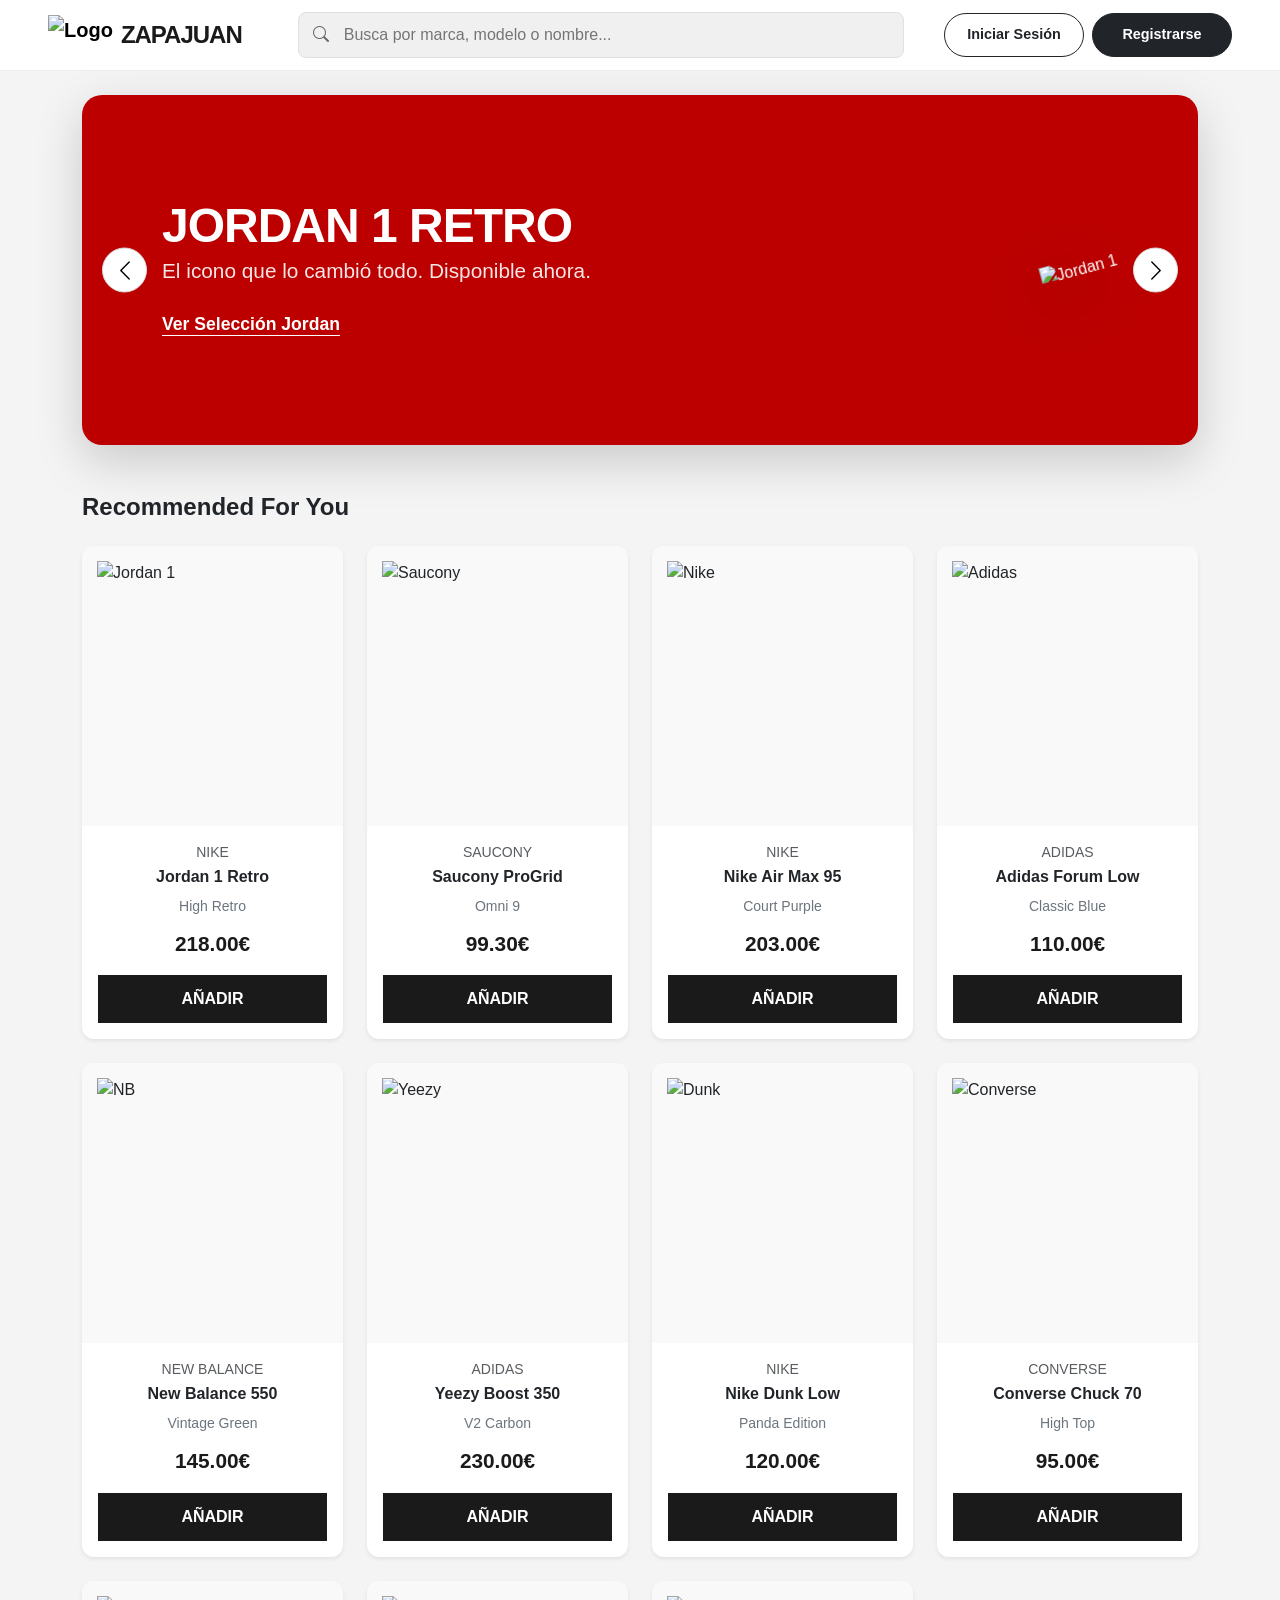
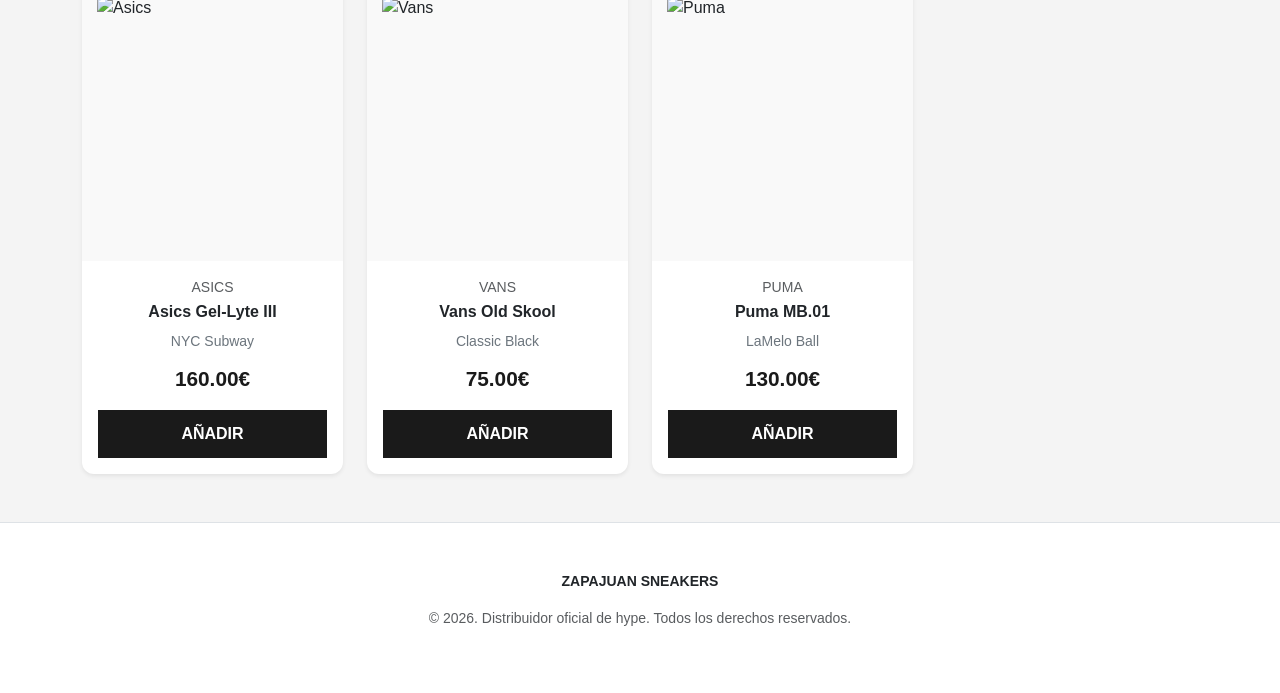
==== src/main/resources/templates/html/index.html @ 1215c229 "subiendo TFG" ====
<!DOCTYPE html>
<html lang="es" xmlns:th="http://www.thymeleaf.org">
<head>
    <meta charset="UTF-8">
    <meta name="viewport" content="width=device-width, initial-scale=1.0">
    <link href="https://cdn.jsdelivr.net/npm/bootstrap@5.3.0/dist/css/bootstrap.min.css" rel="stylesheet">
    <link rel="stylesheet" href="https://cdn.jsdelivr.net/npm/bootstrap-icons@1.11.0/font/bootstrap-icons.css">
    <link rel="stylesheet" th:href="@{/css/index.css}">
    <title>ZapaJuan | Tienda de zapatillas</title>
    <style>
        :root { 
            --main-dark: #1a1a1a; 
            --stockx-green: #006341; 
        }
        body { font-family: 'Inter', sans-serif; background-color: #f4f4f4; }
        
        /* --- NAVBAR --- */
        .custom-navbar { background: white; padding: 10px 0; border-bottom: 1px solid #eee; }
        .brand-text { letter-spacing: -1px; font-size: 1.5rem; color: var(--main-dark); text-decoration: none; }
        .search-container { position: relative; flex-grow: 1; margin: 0 40px; max-width: 900px; }
        .search-input {
            width: 100%; background-color: #f0f0f0; border: 1px solid #e0e0e0;
            border-radius: 8px; padding: 10px 15px 10px 45px; outline: none; transition: 0.2s;
        }
        .search-input:focus { background-color: #fff; border-color: #ccc; }
        .search-icon { position: absolute; left: 15px; top: 50%; transform: translateY(-50%); color: #666; }
        .btn-nav { width: 140px; padding: 10px 0; font-weight: bold; border-radius: 50px; font-size: 0.9rem; transition: 0.3s; }
        
        /* --- CARRUSEL PERSONALIZADO --- */
        .carousel-inner { border-radius: 20px; }
        .carousel-item { min-height: 350px; transition: transform 0.6s ease-in-out; }
        .promo-banner {
            display: flex; align-items: center; justify-content: space-between;
            padding: 40px 80px; color: white; height: 350px;
        }
        .promo-content h2 { font-size: 3rem; font-weight: 900; margin-bottom: 5px; line-height: 1; letter-spacing: -1px; text-transform: uppercase; }
        .promo-content p { font-size: 1.3rem; opacity: 0.9; margin-bottom: 25px; }
        .shop-now-link { color: white; text-decoration: underline; font-weight: bold; font-size: 1.1rem; text-underline-offset: 5px; }
        
        .promo-images img {
            max-height: 280px; object-fit: contain;
            filter: drop-shadow(0 15px 30px rgba(0,0,0,0.4));
            transform: rotate(-15deg);
        }

        .carousel-control-prev, .carousel-control-next {
            width: 45px; height: 45px; background: white; border-radius: 50%;
            top: 50%; transform: translateY(-50%); opacity: 1; color: black;
            border: 1px solid #ddd; margin: 0 20px;
        }
        .carousel-control-prev-icon, .carousel-control-next-icon { filter: invert(1); scale: 0.7; }

        /* --- CARDS Y OPTIMIZACIÓN DE IMÁGENES --- */
        .card { border-radius: 12px; transition: all 0.3s ease; border: 1px solid #eee; height: 100%; overflow: hidden; }
        .card:hover { transform: translateY(-10px); box-shadow: 0 20px 40px rgba(0,0,0,0.1) !important; }
        
        .card-img-top { 
            padding: 15px; /* Menos padding = imagen más grande */
            background: #f9f9f9; 
            height: 280px; /* Altura aumentada */
            object-fit: contain; 
            transition: transform 0.4s ease; 
        }
        
        .card:hover .card-img-top { transform: scale(1.1); /* Efecto zoom */ }

        .btn-dark-card {
            background: var(--main-dark); color: white; border-radius: 0;
            text-transform: uppercase; font-weight: bold; padding: 12px; width: 100%; border: none;
        }
        .price-tag { font-size: 1.3rem; color: var(--main-dark); font-weight: 800; margin-top: 10px; }
        .floating-checkout { position: fixed; bottom: 30px; right: 30px; z-index: 1000; }
    </style>
</head>
<body>

    <!-- Navbar con Buscador -->
    <nav class="navbar navbar-expand-lg sticky-top custom-navbar">
        <div class="container-fluid px-lg-5">
            <a class="navbar-brand fw-bold d-flex align-items-center" th:href="@{/}">
                <img th:src="@{/imagenes/logoTienda.png}" alt="Logo" style="height: 40px;">
                <span class="brand-text ms-2">ZAPAJUAN</span>
            </a>
            <div class="search-container d-none d-md-block">
                <i class="bi bi-search search-icon"></i>
                <input type="text" class="search-input" placeholder="Busca por marca, modelo o nombre...">
            </div>
            <div class="d-flex align-items-center">
                <a class="btn btn-outline-dark btn-nav me-2" th:href="@{/login}">Iniciar Sesión</a>
                <a class="btn btn-dark btn-nav" th:href="@{/register}">Registrarse</a>
            </div>
        </div>
    </nav>

    <!-- Carrusel Limited Edition -->
    <div class="container mt-4">
        <div id="promoSlider" class="carousel slide" data-bs-ride="carousel">
            <div class="carousel-inner shadow-lg">
                
                <div class="carousel-item active" style="background-color: #bc0000;">
                    <div class="promo-banner">
                        <div class="promo-content">
                            <h2>JORDAN 1 RETRO</h2>
                            <p>El icono que lo cambió todo. Disponible ahora.</p>
                            <a href="#" class="shop-now-link">Ver Selección Jordan</a>
                        </div>
                        <div class="promo-images d-none d-lg-flex">
                            <img th:src="@{/imagenes/jordan_1_retro.png}" alt="Jordan 1">
                        </div>
                    </div>
                </div>

                <div class="carousel-item" style="background-color: #1a1a1a;">
                    <div class="promo-banner">
                        <div class="promo-content">
                            <h2>YEEZY BOOST 350</h2>
                            <p>Máximo confort con el estilo de Kanye. V2 Carbon.</p>
                            <a href="#" class="shop-now-link">Explorar Yeezy</a>
                        </div>
                        <div class="promo-images d-none d-lg-flex">
                            <img th:src="@{/imagenes/Yeezy_Boost_350.jpg}" alt="Yeezy Carbon">
                        </div>
                    </div>
                </div>

                <div class="carousel-item" style="background-color: #4b533a;">
                    <div class="promo-banner">
                        <div class="promo-content">
                            <h2>NEW BALANCE 550</h2>
                            <p>Vuelve la estética retro de los 80. Vintage Green.</p>
                            <a href="#" class="shop-now-link">Ver New Balance</a>
                        </div>
                        <div class="promo-images d-none d-lg-flex">
                            <img th:src="@{/imagenes/New_Balance_550.jpg}" alt="NB 550">
                        </div>
                    </div>
                </div>

            </div>
            <button class="carousel-control-prev" type="button" data-bs-target="#promoSlider" data-bs-slide="prev">
                <span class="carousel-control-prev-icon"></span>
            </button>
            <button class="carousel-control-next" type="button" data-bs-target="#promoSlider" data-bs-slide="next">
                <span class="carousel-control-next-icon"></span>
            </button>
        </div>
    </div>

    <!-- Galería de Productos -->
    <main class="container mt-5 mb-5">
        <h4 class="fw-bold mb-4">Recommended For You</h4>
        <div class="row g-4">
            
            <!-- 1. Jordan 1 -->
            <div class="col-md-6 col-lg-4 col-xl-3">
                <div class="card shadow-sm border-0">
                    <img th:src="@{/imagenes/jordan_1_retro.png}" class="card-img-top" alt="Jordan 1">
                    <div class="card-body text-center">
                        <p class="text-uppercase text-muted small mb-1">Nike</p>
                        <h6 class="fw-bold">Jordan 1 Retro</h6>
                        <small class="text-secondary">High Retro</small>
                        <p class="price-tag">218.00€</p>
                        <button class="btn btn-dark-card btn-add-cart" data-id="1" data-nombre="Jordan 1 Retro" data-precio="218">Añadir</button>
                    </div>
                </div>
            </div>

            <!-- 2. Saucony -->
            <div class="col-md-6 col-lg-4 col-xl-3">
                <div class="card shadow-sm border-0">
                    <img th:src="@{/imagenes/Saucony_ProGrid_Omni_9.jpg}" class="card-img-top" alt="Saucony">
                    <div class="card-body text-center">
                        <p class="text-uppercase text-muted small mb-1">Saucony</p>
                        <h6 class="fw-bold">Saucony ProGrid</h6>
                        <small class="text-secondary">Omni 9</small>
                        <p class="price-tag">99.30€</p>
                        <button class="btn btn-dark-card btn-add-cart" data-id="2" data-nombre="Saucony ProGrid" data-precio="99.30">Añadir</button>
                    </div>
                </div>
            </div>

            <!-- 3. Nike Air Max -->
            <div class="col-md-6 col-lg-4 col-xl-3">
                <div class="card shadow-sm border-0">
                    <img th:src="@{/imagenes/arimax.jpg}" class="card-img-top" alt="Nike">
                    <div class="card-body text-center">
                        <p class="text-uppercase text-muted small mb-1">Nike</p>
                        <h6 class="fw-bold">Nike Air Max 95</h6>
                        <small class="text-secondary">Court Purple</small>
                        <p class="price-tag">203.00€</p>
                        <button class="btn btn-dark-card btn-add-cart" data-id="3" data-nombre="Nike Air Max 95" data-precio="203">Añadir</button>
                    </div>
                </div>
            </div>

            <!-- 4. Adidas Forum -->
            <div class="col-md-6 col-lg-4 col-xl-3">
                <div class="card shadow-sm border-0">
                    <img th:src="@{/imagenes/adidas_forum_low.jpg}" class="card-img-top" alt="Adidas">
                    <div class="card-body text-center">
                        <p class="text-uppercase text-muted small mb-1">Adidas</p>
                        <h6 class="fw-bold">Adidas Forum Low</h6>
                        <small class="text-secondary">Classic Blue</small>
                        <p class="price-tag">110.00€</p>
                        <button class="btn btn-dark-card btn-add-cart" data-id="4" data-nombre="Adidas Forum Low" data-precio="110">Añadir</button>
                    </div>
                </div>
            </div>

            <!-- 5. NB 550 -->
            <div class="col-md-6 col-lg-4 col-xl-3">
                <div class="card shadow-sm border-0">
                    <img th:src="@{/imagenes/New_Balance_550.jpg}" class="card-img-top" alt="NB">
                    <div class="card-body text-center">
                        <p class="text-uppercase text-muted small mb-1">New Balance</p>
                        <h6 class="fw-bold">New Balance 550</h6>
                        <small class="text-secondary">Vintage Green</small>
                        <p class="price-tag">145.00€</p>
                        <button class="btn btn-dark-card btn-add-cart" data-id="5" data-nombre="New Balance 550" data-precio="145">Añadir</button>
                    </div>
                </div>
            </div>

            <!-- 6. Yeezy 350 -->
            <div class="col-md-6 col-lg-4 col-xl-3">
                <div class="card shadow-sm border-0">
                    <img th:src="@{/imagenes/Yeezy_Boost_350.jpg}" class="card-img-top" alt="Yeezy">
                    <div class="card-body text-center">
                        <p class="text-uppercase text-muted small mb-1">Adidas</p>
                        <h6 class="fw-bold">Yeezy Boost 350</h6>
                        <small class="text-secondary">V2 Carbon</small>
                        <p class="price-tag">230.00€</p>
                        <button class="btn btn-dark-card btn-add-cart" data-id="6" data-nombre="Yeezy Boost 350" data-precio="230">Añadir</button>
                    </div>
                </div>
            </div>

            <!-- 7. Nike Dunk -->
            <div class="col-md-6 col-lg-4 col-xl-3">
                <div class="card shadow-sm border-0">
                    <img th:src="@{/imagenes/Nike_Dunk_Low.jpg}" class="card-img-top" alt="Dunk">
                    <div class="card-body text-center">
                        <p class="text-uppercase text-muted small mb-1">Nike</p>
                        <h6 class="fw-bold">Nike Dunk Low</h6>
                        <small class="text-secondary">Panda Edition</small>
                        <p class="price-tag">120.00€</p>
                        <button class="btn btn-dark-card btn-add-cart" data-id="7" data-nombre="Nike Dunk Low" data-precio="120">Añadir</button>
                    </div>
                </div>
            </div>

            <!-- 8. Converse Chuck 70 -->
            <div class="col-md-6 col-lg-4 col-xl-3">
                <div class="card shadow-sm border-0">
                    <img th:src="@{/imagenes/Converse_Chuck_70.jpg}" class="card-img-top" alt="Converse">
                    <div class="card-body text-center">
                        <p class="text-uppercase text-muted small mb-1">Converse</p>
                        <h6 class="fw-bold">Converse Chuck 70</h6>
                        <small class="text-secondary">High Top</small>
                        <p class="price-tag">95.00€</p>
                        <button class="btn btn-dark-card btn-add-cart" data-id="8" data-nombre="Converse Chuck 70" data-precio="95">Añadir</button>
                    </div>
                </div>
            </div>

            <!-- 9. Asics Gel-Lyte III -->
            <div class="col-md-6 col-lg-4 col-xl-3">
                <div class="card shadow-sm border-0">
                    <img th:src="@{/imagenes/Asics_Gel-Lyte III.jpg}" class="card-img-top" alt="Asics">
                    <div class="card-body text-center">
                        <p class="text-uppercase text-muted small mb-1">Asics</p>
                        <h6 class="fw-bold">Asics Gel-Lyte III</h6>
                        <small class="text-secondary">NYC Subway</small>
                        <p class="price-tag">160.00€</p>
                        <button class="btn btn-dark-card btn-add-cart" data-id="9" data-nombre="Asics Gel-Lyte III" data-precio="160">Añadir</button>
                    </div>
                </div>
            </div>

            <!-- 10. Vans Old Skool -->
            <div class="col-md-6 col-lg-4 col-xl-3">
                <div class="card shadow-sm border-0">
                    <img th:src="@{/imagenes/Vans_Old_Skool.jpg}" class="card-img-top" alt="Vans">
                    <div class="card-body text-center">
                        <p class="text-uppercase text-muted small mb-1">Vans</p>
                        <h6 class="fw-bold">Vans Old Skool</h6>
                        <small class="text-secondary">Classic Black</small>
                        <p class="price-tag">75.00€</p>
                        <button class="btn btn-dark-card btn-add-cart" data-id="10" data-nombre="Vans Old Skool" data-precio="75">Añadir</button>
                    </div>
                </div>
            </div>

            <!-- 11. Puma MB.01 -->
            <div class="col-md-6 col-lg-4 col-xl-3">
                <div class="card shadow-sm border-0">
                    <img th:src="@{/imagenes/Puma_MB.01.jpg}" class="card-img-top" alt="Puma">
                    <div class="card-body text-center">
                        <p class="text-uppercase text-muted small mb-1">Puma</p>
                        <h6 class="fw-bold">Puma MB.01</h6>
                        <small class="text-secondary">LaMelo Ball</small>
                        <p class="price-tag">130.00€</p>
                        <button class="btn btn-dark-card btn-add-cart" data-id="11" data-nombre="Puma MB.01" data-precio="130">Añadir</button>
                    </div>
                </div>
            </div>

        </div>
    </main>

    <!-- Botón Checkout Flotante -->
    <div id="btn-finalizar" class="floating-checkout" style="display: none;">
        <a th:href="@{/login}" class="btn btn-primary btn-lg rounded-pill shadow-lg px-5 py-3 fw-bold">
            <i class="bi bi-bag-check-fill me-2"></i> COMPRAR (<span id="count-final">0</span>)
        </a>
    </div>

    <!-- Footer -->
    <footer class="py-5 bg-white border-top mt-5">
        <div class="container text-center text-muted small">
            <p class="fw-bold text-dark">ZAPAJUAN SNEAKERS</p>
            <p>&copy; 2026. Distribuidor oficial de hype. Todos los derechos reservados.</p>
        </div>
    </footer>

    <script src="https://cdn.jsdelivr.net/npm/bootstrap@5.3.0/dist/js/bootstrap.bundle.min.js"></script>
    <script th:src="@{/js/buscador.js}"></script>
</body>
</html>
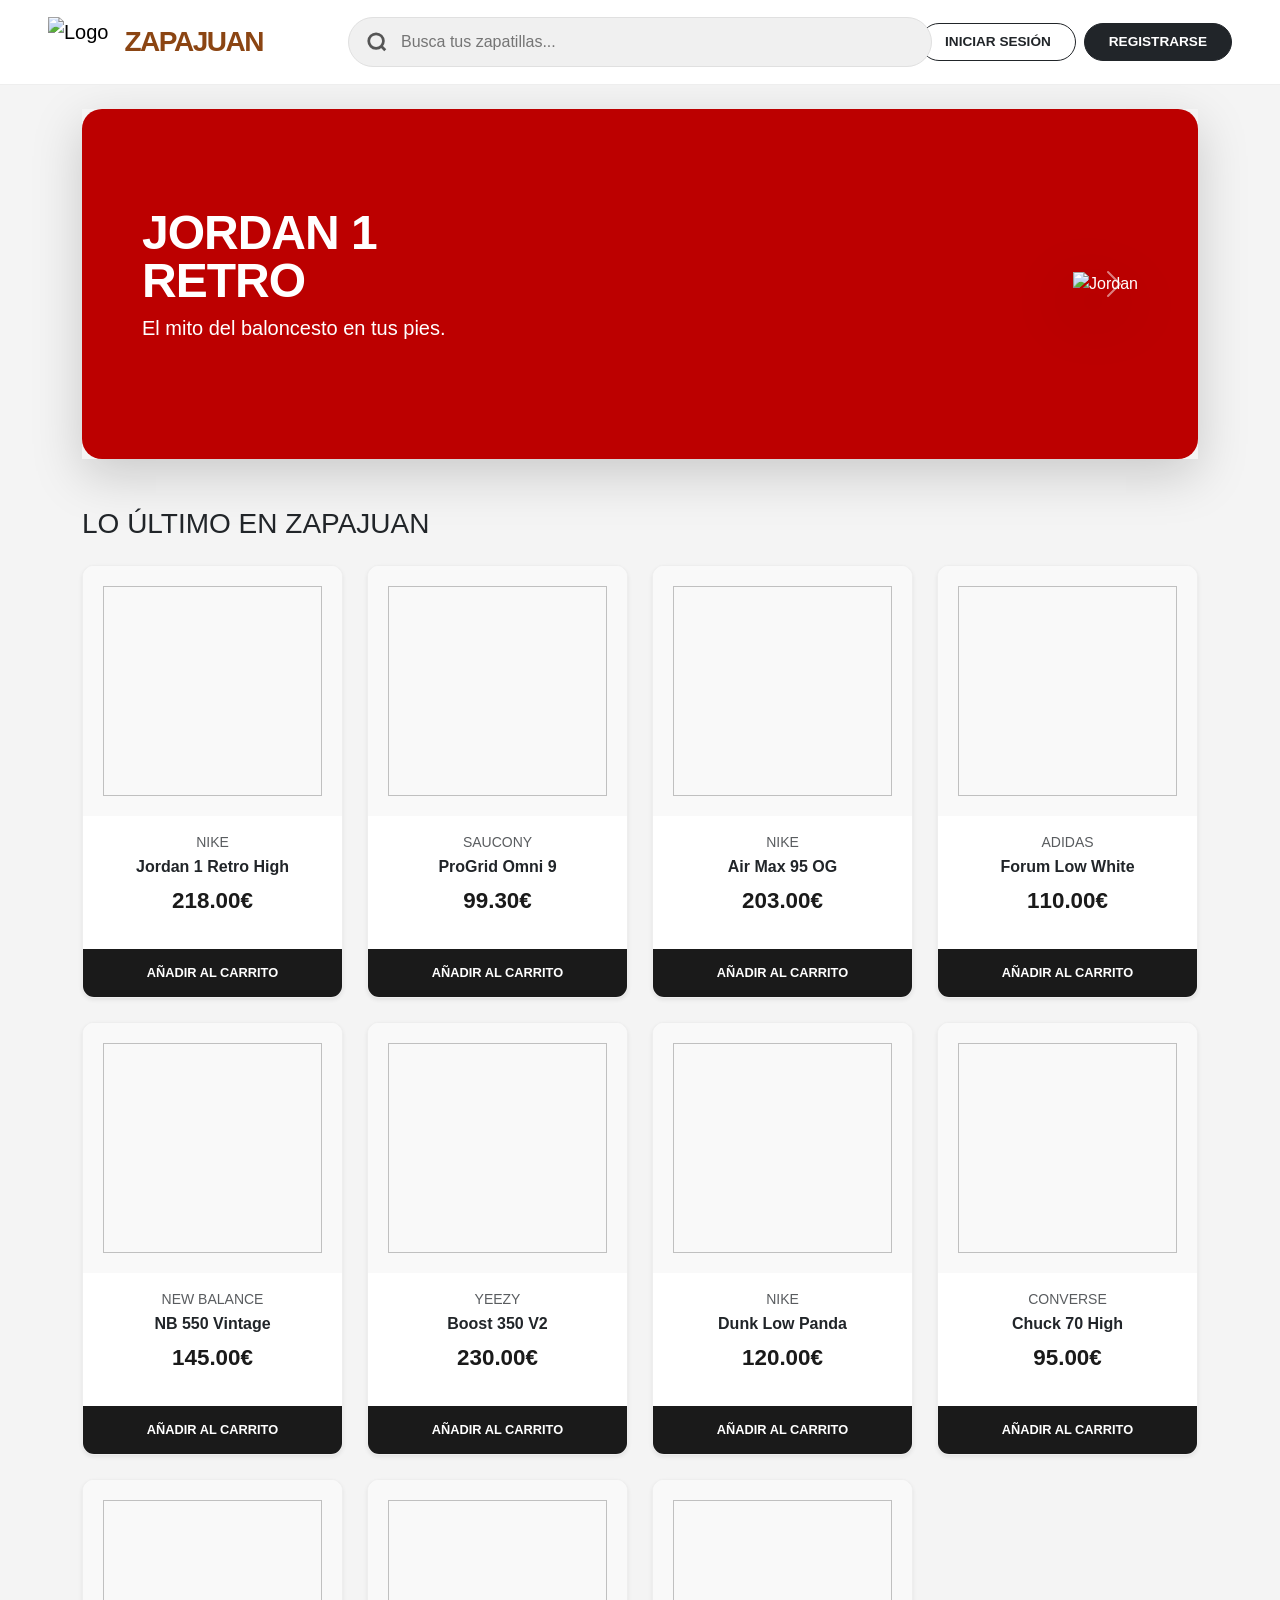
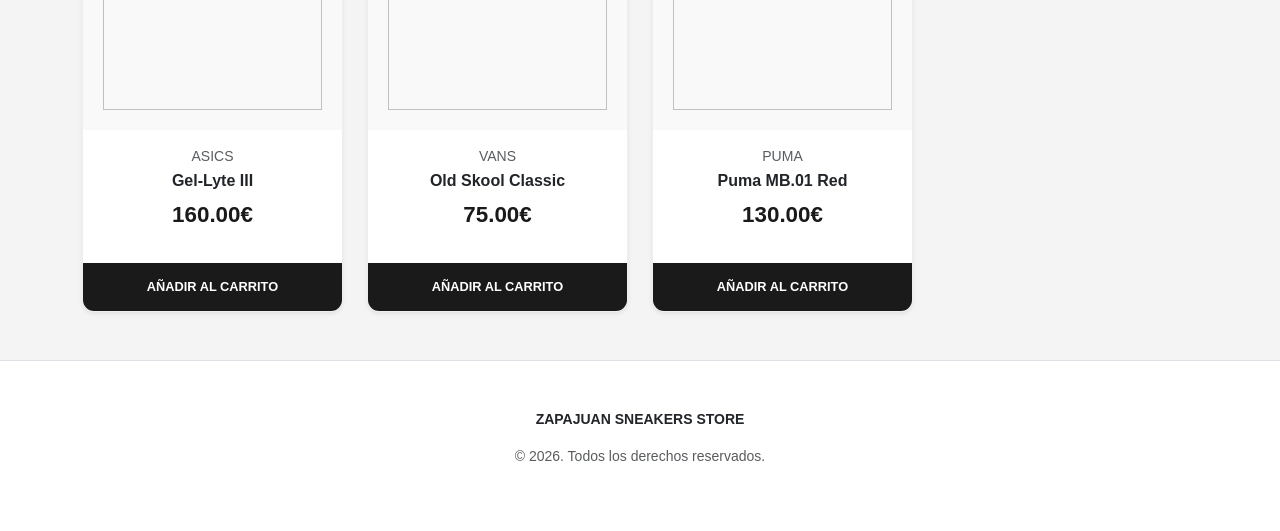
==== commit 5d832d7d: "suubiendo cambios a tfg" ====
--- a/src/main/resources/templates/html/index.html
+++ b/src/main/resources/templates/html/index.html
@@ -4,138 +4,209 @@
     <meta charset="UTF-8">
     <meta name="viewport" content="width=device-width, initial-scale=1.0">
     <link href="https://cdn.jsdelivr.net/npm/bootstrap@5.3.0/dist/css/bootstrap.min.css" rel="stylesheet">
-    <link rel="stylesheet" href="https://cdn.jsdelivr.net/npm/bootstrap-icons@1.11.0/font/bootstrap-icons.css">
     <link rel="stylesheet" th:href="@{/css/index.css}">
     <title>ZapaJuan | Tienda de zapatillas</title>
+    
     <style>
-        :root { 
-            --main-dark: #1a1a1a; 
-            --stockx-green: #006341; 
-        }
-        body { font-family: 'Inter', sans-serif; background-color: #f4f4f4; }
-        
-        /* --- NAVBAR --- */
-        .custom-navbar { background: white; padding: 10px 0; border-bottom: 1px solid #eee; }
-        .brand-text { letter-spacing: -1px; font-size: 1.5rem; color: var(--main-dark); text-decoration: none; }
-        .search-container { position: relative; flex-grow: 1; margin: 0 40px; max-width: 900px; }
+        :root {
+			--main-dark: #1a1a1a;
+			--brown: #8B4513;
+        }
+        body { 
+            font-family: 'Inter', sans-serif; 
+            background-color: #f4f4f4; 
+        }
+
+        /* NAVBAR*/
+        .custom-navbar {
+            background: white;
+            padding: 12px 0;
+            border-bottom: 1px solid #eee;
+        }
+        .brand-text {
+            letter-spacing: -1.5px;
+            font-size: 1.75rem;
+            color: var(--brown);
+            font-weight: 800;
+        }
+
+        .nav-side-block {
+            width: 300px;
+            flex-shrink: 0;
+        }
+
+        .search-container {
+            position: relative;
+            flex-grow: 1;
+            max-width: 600px;
+            margin: 0 auto;
+        }
         .search-input {
-            width: 100%; background-color: #f0f0f0; border: 1px solid #e0e0e0;
-            border-radius: 8px; padding: 10px 15px 10px 45px; outline: none; transition: 0.2s;
-        }
-        .search-input:focus { background-color: #fff; border-color: #ccc; }
-        .search-icon { position: absolute; left: 15px; top: 50%; transform: translateY(-50%); color: #666; }
-        .btn-nav { width: 140px; padding: 10px 0; font-weight: bold; border-radius: 50px; font-size: 0.9rem; transition: 0.3s; }
-        
-        /* --- CARRUSEL PERSONALIZADO --- */
-        .carousel-inner { border-radius: 20px; }
-        .carousel-item { min-height: 350px; transition: transform 0.6s ease-in-out; }
+            background-color: #f0f0f0;
+            border: 1px solid #e0e0e0;
+            border-radius: 50px;
+            padding: 12px 20px 12px 52px;
+            outline: none;
+            width: 100%;
+            transition: 0.3s;
+        }
+        .search-input:focus {
+            background-color: #fff;
+            border-color: #006341;
+        }
+        .search-icon {
+            position: absolute;
+            left: 18px;
+            top: 50%;
+            transform: translateY(-50%);
+            color: #555;
+            z-index: 10;
+        }
+
+        /* Botones Login/Registro */
+        .btn-access {
+            font-weight: 700;
+            border-radius: 50px;
+            padding: 8px 24px;
+            font-size: 0.85rem;
+            text-transform: uppercase;
+            white-space: nowrap;
+        }
+
+        @media (max-width: 992px) {
+            .nav-side-block { width: auto; }
+            .search-container { max-width: 100%; margin: 15px 0; }
+        }
+
+        /* CARRUSEL DINÁMICO */
+        .carousel-inner { border-radius: 20px; overflow: hidden; }
         .promo-banner {
             display: flex; align-items: center; justify-content: space-between;
-            padding: 40px 80px; color: white; height: 350px;
-        }
-        .promo-content h2 { font-size: 3rem; font-weight: 900; margin-bottom: 5px; line-height: 1; letter-spacing: -1px; text-transform: uppercase; }
-        .promo-content p { font-size: 1.3rem; opacity: 0.9; margin-bottom: 25px; }
-        .shop-now-link { color: white; text-decoration: underline; font-weight: bold; font-size: 1.1rem; text-underline-offset: 5px; }
-        
-        .promo-images img {
-            max-height: 280px; object-fit: contain;
-            filter: drop-shadow(0 15px 30px rgba(0,0,0,0.4));
-            transform: rotate(-15deg);
-        }
-
-        .carousel-control-prev, .carousel-control-next {
-            width: 45px; height: 45px; background: white; border-radius: 50%;
-            top: 50%; transform: translateY(-50%); opacity: 1; color: black;
-            border: 1px solid #ddd; margin: 0 20px;
-        }
-        .carousel-control-prev-icon, .carousel-control-next-icon { filter: invert(1); scale: 0.7; }
-
-        /* --- CARDS Y OPTIMIZACIÓN DE IMÁGENES --- */
-        .card { border-radius: 12px; transition: all 0.3s ease; border: 1px solid #eee; height: 100%; overflow: hidden; }
-        .card:hover { transform: translateY(-10px); box-shadow: 0 20px 40px rgba(0,0,0,0.1) !important; }
-        
-        .card-img-top { 
-            padding: 15px; /* Menos padding = imagen más grande */
-            background: #f9f9f9; 
-            height: 280px; /* Altura aumentada */
-            object-fit: contain; 
-            transition: transform 0.4s ease; 
-        }
-        
-        .card:hover .card-img-top { transform: scale(1.1); /* Efecto zoom */ }
+            padding: 40px 60px; color: white; height: 350px;
+        }
+        .promo-content h2 {
+            font-size: 3rem; font-weight: 900; line-height: 1;
+            letter-spacing: -1px; text-transform: uppercase;
+        }
+        .promo-images img { 
+            max-height: 280px; 
+            filter: drop-shadow(0 20px 30px rgba(0,0,0,0.3));
+        }
+
+        /* TARJETAS */
+        .card {
+            border-radius: 12px; transition: all 0.3s ease;
+            border: 1px solid #eee; height: 100%; overflow: hidden;
+            background: white;
+        }
+        .card:hover {
+            transform: translateY(-10px);
+            box-shadow: 0 20px 40px rgba(0,0,0,0.1) !important;
+        }
+        .card-img-top {
+            padding: 20px;
+            background: #f9f9f9;
+            height: 250px;
+            object-fit: contain;
+            transition: transform 0.4s ease;
+        }
+        .card:hover .card-img-top { transform: scale(1.08); }
 
         .btn-dark-card {
-            background: var(--main-dark); color: white; border-radius: 0;
-            text-transform: uppercase; font-weight: bold; padding: 12px; width: 100%; border: none;
-        }
-        .price-tag { font-size: 1.3rem; color: var(--main-dark); font-weight: 800; margin-top: 10px; }
-        .floating-checkout { position: fixed; bottom: 30px; right: 30px; z-index: 1000; }
+            background: var(--main-dark); 
+            color: white;
+            border-radius: 0; 
+            text-transform: uppercase;
+            font-weight: 800; 
+            padding: 14px; 
+            width: 100%;
+            border: none;
+            font-size: 0.8rem;
+        }
+        .price-tag { 
+            font-size: 1.4rem; 
+            color: var(--main-dark);
+            font-weight: 800; 
+        }
     </style>
 </head>
 <body>
 
-    <!-- Navbar con Buscador -->
+    <!-- Navbar  -->
     <nav class="navbar navbar-expand-lg sticky-top custom-navbar">
-        <div class="container-fluid px-lg-5">
-            <a class="navbar-brand fw-bold d-flex align-items-center" th:href="@{/}">
-                <img th:src="@{/imagenes/logoTienda.png}" alt="Logo" style="height: 40px;">
-                <span class="brand-text ms-2">ZAPAJUAN</span>
-            </a>
-            <div class="search-container d-none d-md-block">
-                <i class="bi bi-search search-icon"></i>
-                <input type="text" class="search-input" placeholder="Busca por marca, modelo o nombre...">
-            </div>
-            <div class="d-flex align-items-center">
-                <a class="btn btn-outline-dark btn-nav me-2" th:href="@{/login}">Iniciar Sesión</a>
-                <a class="btn btn-dark btn-nav" th:href="@{/register}">Registrarse</a>
+        <div class="container-fluid px-lg-5 d-flex align-items-center">
+
+            <!--Logo -->
+            <div class="nav-side-block">
+                <a class="navbar-brand d-flex align-items-center" th:href="@{/}">
+                    <img th:src="@{/imagenes/logoTienda.png}" alt="Logo" style="height: 50px;">
+                    <span class="brand-text ms-3">ZAPAJUAN</span>
+                </a>
+            </div>
+
+            <!-- Botón Móvil -->
+            <button class="navbar-toggler" type="button" data-bs-toggle="collapse" data-bs-target="#navContent">
+                <span class="navbar-toggler-icon"></span>
+            </button>
+
+            <!-- buscador -->
+            <div class="collapse navbar-collapse" id="navContent">
+                <div class="search-container">
+                    <svg class="search-icon" xmlns="http://www.w3.org/2000/svg" width="22" height="22" fill="none" stroke="currentColor" stroke-width="3" viewBox="0 0 24 24">
+                        <circle cx="11" cy="11" r="8"></circle>
+                        <line x1="21" y1="21" x2="16.65" y2="16.65"></line>
+                    </svg>
+                    <input type="text" class="search-input" placeholder="Busca tus zapatillas...">
+                </div>
+
+                <div class="nav-side-block d-flex justify-content-end gap-2 mt-3 mt-lg-0">
+                    <a th:href="@{/login}" class="btn btn-outline-dark btn-access">Iniciar Sesión</a>
+                    <a th:href="@{/register}" class="btn btn-dark btn-access">Registrarse</a>
+                </div>
             </div>
         </div>
     </nav>
 
-    <!-- Carrusel Limited Edition -->
+    <!-- Carrusel -->
     <div class="container mt-4">
-        <div id="promoSlider" class="carousel slide" data-bs-ride="carousel">
-            <div class="carousel-inner shadow-lg">
-                
-                <div class="carousel-item active" style="background-color: #bc0000;">
-                    <div class="promo-banner">
+        <div id="promoSlider" class="carousel slide shadow-lg" data-bs-ride="carousel">
+            <div class="carousel-inner">
+                <!-- Slide 1 -->
+                <div class="carousel-item active" data-bs-interval="4000">
+                    <div class="promo-banner" style="background-color: #bc0000;">
                         <div class="promo-content">
-                            <h2>JORDAN 1 RETRO</h2>
-                            <p>El icono que lo cambió todo. Disponible ahora.</p>
-                            <a href="#" class="shop-now-link">Ver Selección Jordan</a>
-                        </div>
-                        <div class="promo-images d-none d-lg-flex">
-                            <img th:src="@{/imagenes/jordan_1_retro.png}" alt="Jordan 1">
-                        </div>
-                    </div>
-                </div>
-
-                <div class="carousel-item" style="background-color: #1a1a1a;">
-                    <div class="promo-banner">
+                            <h2>JORDAN 1<br>RETRO</h2>
+                            <p class="fs-5">El mito del baloncesto en tus pies.</p>
+                        </div>
+                        <div class="promo-images d-none d-lg-block">
+                            <img th:src="@{/imagenes/jordan_1_retro.png}" alt="Jordan">
+                        </div>
+                    </div>
+                </div>
+                <!-- Slide 2 -->
+                <div class="carousel-item" data-bs-interval="4000">
+                    <div class="promo-banner" style="background-color: #1a1a1a;">
                         <div class="promo-content">
-                            <h2>YEEZY BOOST 350</h2>
-                            <p>Máximo confort con el estilo de Kanye. V2 Carbon.</p>
-                            <a href="#" class="shop-now-link">Explorar Yeezy</a>
-                        </div>
-                        <div class="promo-images d-none d-lg-flex">
-                            <img th:src="@{/imagenes/Yeezy_Boost_350.jpg}" alt="Yeezy Carbon">
-                        </div>
-                    </div>
-                </div>
-
-                <div class="carousel-item" style="background-color: #4b533a;">
-                    <div class="promo-banner">
+                            <h2>YEEZY<br>BOOST 350</h2>
+                            <p class="fs-5">Camina sobre las nubes.</p>
+                        </div>
+                        <div class="promo-images d-none d-lg-block">
+                            <img th:src="@{/imagenes/Yeezy_Boost_350.jpg}" alt="Yeezy">
+                        </div>
+                    </div>
+                </div>
+                <!-- Slide 3 -->
+                <div class="carousel-item" data-bs-interval="4000">
+                    <div class="promo-banner" style="background-color: #4b533a;">
                         <div class="promo-content">
-                            <h2>NEW BALANCE 550</h2>
-                            <p>Vuelve la estética retro de los 80. Vintage Green.</p>
-                            <a href="#" class="shop-now-link">Ver New Balance</a>
-                        </div>
-                        <div class="promo-images d-none d-lg-flex">
-                            <img th:src="@{/imagenes/New_Balance_550.jpg}" alt="NB 550">
-                        </div>
-                    </div>
-                </div>
-
+                            <h2>NEW BALANCE<br>550</h2>
+                            <p class="fs-5">La tendencia retro del año.</p>
+                        </div>
+                        <div class="promo-images d-none d-lg-block">
+                            <img th:src="@{/imagenes/New_Balance_550.jpg}" alt="NB">
+                        </div>
+                    </div>
+                </div>
             </div>
             <button class="carousel-control-prev" type="button" data-bs-target="#promoSlider" data-bs-slide="prev">
                 <span class="carousel-control-prev-icon"></span>
@@ -146,184 +217,161 @@
         </div>
     </div>
 
-    <!-- Galería de Productos -->
+    <!-- Sección de Productos -->
     <main class="container mt-5 mb-5">
-        <h4 class="fw-bold mb-4">Recommended For You</h4>
+        <h3 class="fw-black mb-4">LO ÚLTIMO EN ZAPAJUAN</h3>
         <div class="row g-4">
-            
-            <!-- 1. Jordan 1 -->
-            <div class="col-md-6 col-lg-4 col-xl-3">
-                <div class="card shadow-sm border-0">
-                    <img th:src="@{/imagenes/jordan_1_retro.png}" class="card-img-top" alt="Jordan 1">
-                    <div class="card-body text-center">
-                        <p class="text-uppercase text-muted small mb-1">Nike</p>
-                        <h6 class="fw-bold">Jordan 1 Retro</h6>
-                        <small class="text-secondary">High Retro</small>
+
+            <div class="col-md-6 col-lg-4 col-xl-3">
+                <div class="card shadow-sm">
+                    <img th:src="@{/imagenes/jordan_1_retro.png}" class="card-img-top">
+                    <div class="card-body text-center">
+                        <p class="text-muted small text-uppercase mb-1">Nike</p>
+                        <h6 class="fw-bold">Jordan 1 Retro High</h6>
                         <p class="price-tag">218.00€</p>
-                        <button class="btn btn-dark-card btn-add-cart" data-id="1" data-nombre="Jordan 1 Retro" data-precio="218">Añadir</button>
-                    </div>
-                </div>
-            </div>
-
-            <!-- 2. Saucony -->
-            <div class="col-md-6 col-lg-4 col-xl-3">
-                <div class="card shadow-sm border-0">
-                    <img th:src="@{/imagenes/Saucony_ProGrid_Omni_9.jpg}" class="card-img-top" alt="Saucony">
-                    <div class="card-body text-center">
-                        <p class="text-uppercase text-muted small mb-1">Saucony</p>
-                        <h6 class="fw-bold">Saucony ProGrid</h6>
-                        <small class="text-secondary">Omni 9</small>
+                    </div>
+                    <button class="btn-dark-card">Añadir al carrito</button>
+                </div>
+            </div>
+
+            <div class="col-md-6 col-lg-4 col-xl-3">
+                <div class="card shadow-sm">
+                    <img th:src="@{/imagenes/Saucony_ProGrid_Omni_9.jpg}" class="card-img-top">
+                    <div class="card-body text-center">
+                        <p class="text-muted small text-uppercase mb-1">Saucony</p>
+                        <h6 class="fw-bold">ProGrid Omni 9</h6>
                         <p class="price-tag">99.30€</p>
-                        <button class="btn btn-dark-card btn-add-cart" data-id="2" data-nombre="Saucony ProGrid" data-precio="99.30">Añadir</button>
-                    </div>
-                </div>
-            </div>
-
-            <!-- 3. Nike Air Max -->
-            <div class="col-md-6 col-lg-4 col-xl-3">
-                <div class="card shadow-sm border-0">
-                    <img th:src="@{/imagenes/arimax.jpg}" class="card-img-top" alt="Nike">
-                    <div class="card-body text-center">
-                        <p class="text-uppercase text-muted small mb-1">Nike</p>
-                        <h6 class="fw-bold">Nike Air Max 95</h6>
-                        <small class="text-secondary">Court Purple</small>
+                    </div>
+                    <button class="btn-dark-card">Añadir al carrito</button>
+                </div>
+            </div>
+
+            <div class="col-md-6 col-lg-4 col-xl-3">
+                <div class="card shadow-sm">
+                    <img th:src="@{/imagenes/arimax.jpg}" class="card-img-top">
+                    <div class="card-body text-center">
+                        <p class="text-muted small text-uppercase mb-1">Nike</p>
+                        <h6 class="fw-bold">Air Max 95 OG</h6>
                         <p class="price-tag">203.00€</p>
-                        <button class="btn btn-dark-card btn-add-cart" data-id="3" data-nombre="Nike Air Max 95" data-precio="203">Añadir</button>
-                    </div>
-                </div>
-            </div>
-
-            <!-- 4. Adidas Forum -->
-            <div class="col-md-6 col-lg-4 col-xl-3">
-                <div class="card shadow-sm border-0">
-                    <img th:src="@{/imagenes/adidas_forum_low.jpg}" class="card-img-top" alt="Adidas">
-                    <div class="card-body text-center">
-                        <p class="text-uppercase text-muted small mb-1">Adidas</p>
-                        <h6 class="fw-bold">Adidas Forum Low</h6>
-                        <small class="text-secondary">Classic Blue</small>
+                    </div>
+                    <button class="btn-dark-card">Añadir al carrito</button>
+                </div>
+            </div>
+
+            <div class="col-md-6 col-lg-4 col-xl-3">
+                <div class="card shadow-sm">
+                    <img th:src="@{/imagenes/adidas_forum_low.jpg}" class="card-img-top">
+                    <div class="card-body text-center">
+                        <p class="text-muted small text-uppercase mb-1">Adidas</p>
+                        <h6 class="fw-bold">Forum Low White</h6>
                         <p class="price-tag">110.00€</p>
-                        <button class="btn btn-dark-card btn-add-cart" data-id="4" data-nombre="Adidas Forum Low" data-precio="110">Añadir</button>
-                    </div>
-                </div>
-            </div>
-
-            <!-- 5. NB 550 -->
-            <div class="col-md-6 col-lg-4 col-xl-3">
-                <div class="card shadow-sm border-0">
-                    <img th:src="@{/imagenes/New_Balance_550.jpg}" class="card-img-top" alt="NB">
-                    <div class="card-body text-center">
-                        <p class="text-uppercase text-muted small mb-1">New Balance</p>
-                        <h6 class="fw-bold">New Balance 550</h6>
-                        <small class="text-secondary">Vintage Green</small>
+                    </div>
+                    <button class="btn-dark-card">Añadir al carrito</button>
+                </div>
+            </div>
+
+            <div class="col-md-6 col-lg-4 col-xl-3">
+                <div class="card shadow-sm">
+                    <img th:src="@{/imagenes/New_Balance_550.jpg}" class="card-img-top">
+                    <div class="card-body text-center">
+                        <p class="text-muted small text-uppercase mb-1">New Balance</p>
+                        <h6 class="fw-bold">NB 550 Vintage</h6>
                         <p class="price-tag">145.00€</p>
-                        <button class="btn btn-dark-card btn-add-cart" data-id="5" data-nombre="New Balance 550" data-precio="145">Añadir</button>
-                    </div>
-                </div>
-            </div>
-
-            <!-- 6. Yeezy 350 -->
-            <div class="col-md-6 col-lg-4 col-xl-3">
-                <div class="card shadow-sm border-0">
-                    <img th:src="@{/imagenes/Yeezy_Boost_350.jpg}" class="card-img-top" alt="Yeezy">
-                    <div class="card-body text-center">
-                        <p class="text-uppercase text-muted small mb-1">Adidas</p>
-                        <h6 class="fw-bold">Yeezy Boost 350</h6>
-                        <small class="text-secondary">V2 Carbon</small>
+                    </div>
+                    <button class="btn-dark-card">Añadir al carrito</button>
+                </div>
+            </div>
+
+            <div class="col-md-6 col-lg-4 col-xl-3">
+                <div class="card shadow-sm">
+                    <img th:src="@{/imagenes/Yeezy_Boost_350.jpg}" class="card-img-top">
+                    <div class="card-body text-center">
+                        <p class="text-muted small text-uppercase mb-1">Yeezy</p>
+                        <h6 class="fw-bold">Boost 350 V2</h6>
                         <p class="price-tag">230.00€</p>
-                        <button class="btn btn-dark-card btn-add-cart" data-id="6" data-nombre="Yeezy Boost 350" data-precio="230">Añadir</button>
-                    </div>
-                </div>
-            </div>
-
-            <!-- 7. Nike Dunk -->
-            <div class="col-md-6 col-lg-4 col-xl-3">
-                <div class="card shadow-sm border-0">
-                    <img th:src="@{/imagenes/Nike_Dunk_Low.jpg}" class="card-img-top" alt="Dunk">
-                    <div class="card-body text-center">
-                        <p class="text-uppercase text-muted small mb-1">Nike</p>
-                        <h6 class="fw-bold">Nike Dunk Low</h6>
-                        <small class="text-secondary">Panda Edition</small>
+                    </div>
+                    <button class="btn-dark-card">Añadir al carrito</button>
+                </div>
+            </div>
+
+            <div class="col-md-6 col-lg-4 col-xl-3">
+                <div class="card shadow-sm">
+                    <img th:src="@{/imagenes/Nike_Dunk_Low.jpg}" class="card-img-top">
+                    <div class="card-body text-center">
+                        <p class="text-muted small text-uppercase mb-1">Nike</p>
+                        <h6 class="fw-bold">Dunk Low Panda</h6>
                         <p class="price-tag">120.00€</p>
-                        <button class="btn btn-dark-card btn-add-cart" data-id="7" data-nombre="Nike Dunk Low" data-precio="120">Añadir</button>
-                    </div>
-                </div>
-            </div>
-
-            <!-- 8. Converse Chuck 70 -->
-            <div class="col-md-6 col-lg-4 col-xl-3">
-                <div class="card shadow-sm border-0">
-                    <img th:src="@{/imagenes/Converse_Chuck_70.jpg}" class="card-img-top" alt="Converse">
-                    <div class="card-body text-center">
-                        <p class="text-uppercase text-muted small mb-1">Converse</p>
-                        <h6 class="fw-bold">Converse Chuck 70</h6>
-                        <small class="text-secondary">High Top</small>
+                    </div>
+                    <button class="btn-dark-card">Añadir al carrito</button>
+                </div>
+            </div>
+
+            <div class="col-md-6 col-lg-4 col-xl-3">
+                <div class="card shadow-sm">
+                    <img th:src="@{/imagenes/Converse_Chuck_70.jpg}" class="card-img-top">
+                    <div class="card-body text-center">
+                        <p class="text-muted small text-uppercase mb-1">Converse</p>
+                        <h6 class="fw-bold">Chuck 70 High</h6>
                         <p class="price-tag">95.00€</p>
-                        <button class="btn btn-dark-card btn-add-cart" data-id="8" data-nombre="Converse Chuck 70" data-precio="95">Añadir</button>
-                    </div>
-                </div>
-            </div>
-
-            <!-- 9. Asics Gel-Lyte III -->
-            <div class="col-md-6 col-lg-4 col-xl-3">
-                <div class="card shadow-sm border-0">
-                    <img th:src="@{/imagenes/Asics_Gel-Lyte III.jpg}" class="card-img-top" alt="Asics">
-                    <div class="card-body text-center">
-                        <p class="text-uppercase text-muted small mb-1">Asics</p>
-                        <h6 class="fw-bold">Asics Gel-Lyte III</h6>
-                        <small class="text-secondary">NYC Subway</small>
+                    </div>
+                    <button class="btn-dark-card">Añadir al carrito</button>
+                </div>
+            </div>
+
+            <div class="col-md-6 col-lg-4 col-xl-3">
+                <div class="card shadow-sm">
+                    <img th:src="@{/imagenes/Asics_Gel-Lyte III.jpg}" class="card-img-top">
+                    <div class="card-body text-center">
+                        <p class="text-muted small text-uppercase mb-1">Asics</p>
+                        <h6 class="fw-bold">Gel-Lyte III</h6>
                         <p class="price-tag">160.00€</p>
-                        <button class="btn btn-dark-card btn-add-cart" data-id="9" data-nombre="Asics Gel-Lyte III" data-precio="160">Añadir</button>
-                    </div>
-                </div>
-            </div>
-
-            <!-- 10. Vans Old Skool -->
-            <div class="col-md-6 col-lg-4 col-xl-3">
-                <div class="card shadow-sm border-0">
-                    <img th:src="@{/imagenes/Vans_Old_Skool.jpg}" class="card-img-top" alt="Vans">
-                    <div class="card-body text-center">
-                        <p class="text-uppercase text-muted small mb-1">Vans</p>
-                        <h6 class="fw-bold">Vans Old Skool</h6>
-                        <small class="text-secondary">Classic Black</small>
+                    </div>
+                    <button class="btn-dark-card">Añadir al carrito</button>
+                </div>
+            </div>
+
+            <div class="col-md-6 col-lg-4 col-xl-3">
+                <div class="card shadow-sm">
+                    <img th:src="@{/imagenes/Vans_Old_Skool.jpg}" class="card-img-top">
+                    <div class="card-body text-center">
+                        <p class="text-muted small text-uppercase mb-1">Vans</p>
+                        <h6 class="fw-bold">Old Skool Classic</h6>
                         <p class="price-tag">75.00€</p>
-                        <button class="btn btn-dark-card btn-add-cart" data-id="10" data-nombre="Vans Old Skool" data-precio="75">Añadir</button>
-                    </div>
-                </div>
-            </div>
-
-            <!-- 11. Puma MB.01 -->
-            <div class="col-md-6 col-lg-4 col-xl-3">
-                <div class="card shadow-sm border-0">
-                    <img th:src="@{/imagenes/Puma_MB.01.jpg}" class="card-img-top" alt="Puma">
-                    <div class="card-body text-center">
-                        <p class="text-uppercase text-muted small mb-1">Puma</p>
-                        <h6 class="fw-bold">Puma MB.01</h6>
-                        <small class="text-secondary">LaMelo Ball</small>
+                    </div>
+                    <button class="btn-dark-card">Añadir al carrito</button>
+                </div>
+            </div>
+
+            <div class="col-md-6 col-lg-4 col-xl-3">
+                <div class="card shadow-sm">
+                    <img th:src="@{/imagenes/Puma_MB.01.jpg}" class="card-img-top">
+                    <div class="card-body text-center">
+                        <p class="text-muted small text-uppercase mb-1">Puma</p>
+                        <h6 class="fw-bold">Puma MB.01 Red</h6>
                         <p class="price-tag">130.00€</p>
-                        <button class="btn btn-dark-card btn-add-cart" data-id="11" data-nombre="Puma MB.01" data-precio="130">Añadir</button>
-                    </div>
+                    </div>
+                    <button class="btn-dark-card">Añadir al carrito</button>
                 </div>
             </div>
 
         </div>
     </main>
-
-    <!-- Botón Checkout Flotante -->
-    <div id="btn-finalizar" class="floating-checkout" style="display: none;">
-        <a th:href="@{/login}" class="btn btn-primary btn-lg rounded-pill shadow-lg px-5 py-3 fw-bold">
-            <i class="bi bi-bag-check-fill me-2"></i> COMPRAR (<span id="count-final">0</span>)
-        </a>
-    </div>
-
-    <!-- Footer -->
-    <footer class="py-5 bg-white border-top mt-5">
-        <div class="container text-center text-muted small">
-            <p class="fw-bold text-dark">ZAPAJUAN SNEAKERS</p>
-            <p>&copy; 2026. Distribuidor oficial de hype. Todos los derechos reservados.</p>
-        </div>
+	
+	<!-- Boton de cesta -->
+	<div id="btn-finalizar" style="position: fixed; bottom: 25px; right: 25px; z-index: 1000; display: none;">
+	    <a th:href="@{/confirmacion}" class="btn btn-primary btn-lg rounded-pill shadow-lg px-5 py-3 fw-bold">
+	        IR A LA CESTA (<span id="count-final">0</span>)
+	    </a>
+	</div>
+
+    <footer class="py-5 bg-white border-top text-center text-muted small">
+        <p class="fw-bold text-dark text-uppercase">ZapaJuan Sneakers Store</p>
+        <p>&copy; 2026. Todos los derechos reservados.</p>
     </footer>
 
     <script src="https://cdn.jsdelivr.net/npm/bootstrap@5.3.0/dist/js/bootstrap.bundle.min.js"></script>
-    <script th:src="@{/js/buscador.js}"></script>
+	<script th:src="@{/js/buscador.js}"></script>
+	<script th:src="@{/js/index-tienda.js}"></script>
+
 </body>
 </html>
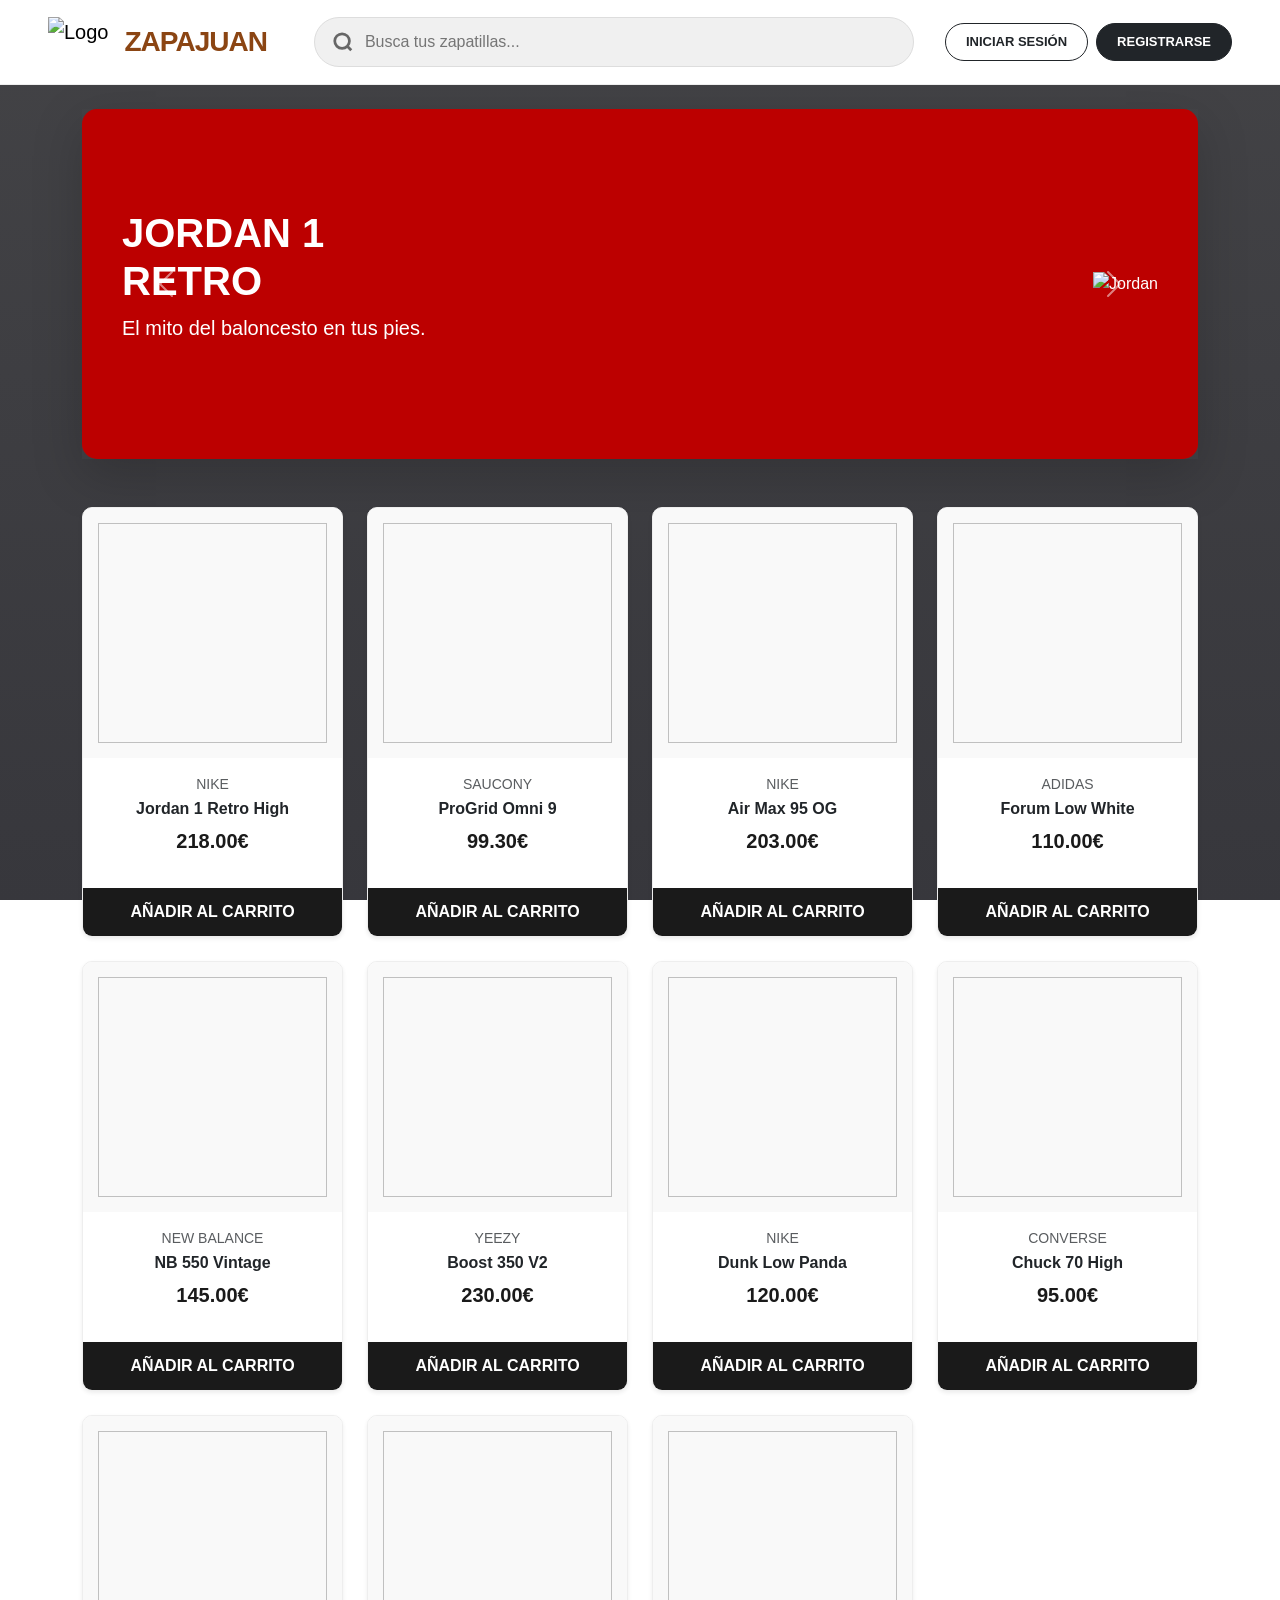
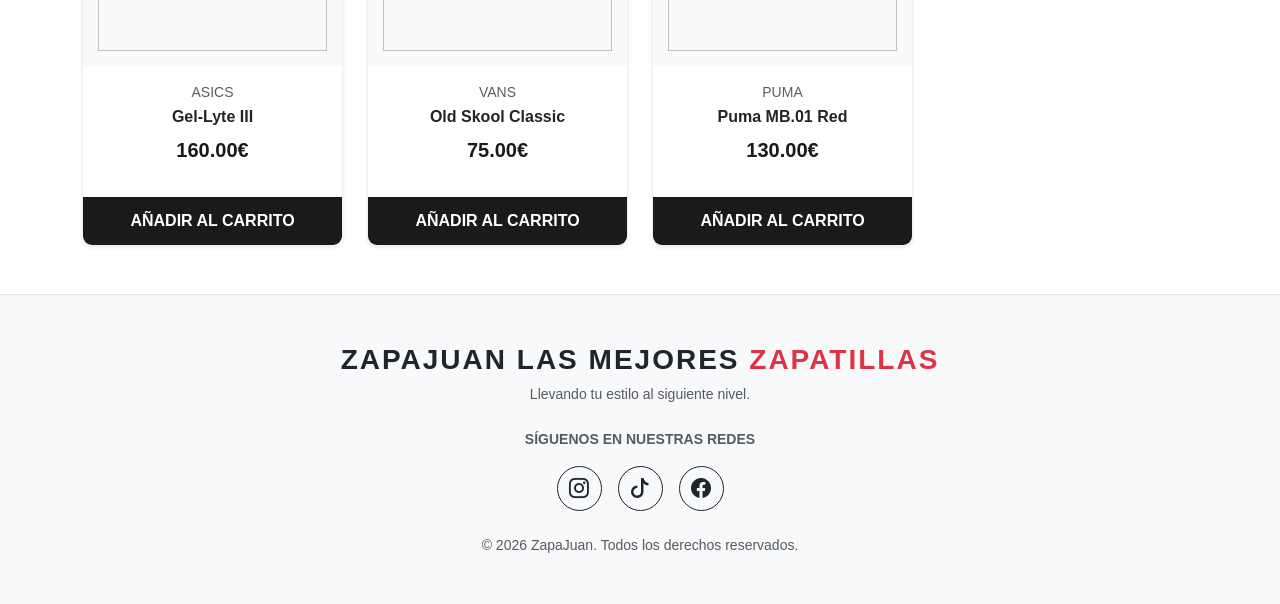
==== commit febf6c55: "subiendo cambios del proyecto mejorando el front y el backend" ====
--- a/src/main/resources/templates/html/index.html
+++ b/src/main/resources/templates/html/index.html
@@ -4,139 +4,212 @@
     <meta charset="UTF-8">
     <meta name="viewport" content="width=device-width, initial-scale=1.0">
     <link href="https://cdn.jsdelivr.net/npm/bootstrap@5.3.0/dist/css/bootstrap.min.css" rel="stylesheet">
+	<link rel="stylesheet" href="https://cdn.jsdelivr.net/npm/bootstrap-icons@1.11.3/font/bootstrap-icons.min.css">
     <link rel="stylesheet" th:href="@{/css/index.css}">
     <title>ZapaJuan | Tienda de zapatillas</title>
     
     <style>
-        :root {
-			--main-dark: #1a1a1a;
-			--brown: #8B4513;
-        }
-        body { 
-            font-family: 'Inter', sans-serif; 
-            background-color: #f4f4f4; 
-        }
-
-        /* NAVBAR*/
-        .custom-navbar {
-            background: white;
-            padding: 12px 0;
-            border-bottom: 1px solid #eee;
-        }
-        .brand-text {
-            letter-spacing: -1.5px;
-            font-size: 1.75rem;
-            color: var(--brown);
-            font-weight: 800;
-        }
-
-        .nav-side-block {
-            width: 300px;
-            flex-shrink: 0;
-        }
-
-        .search-container {
-            position: relative;
-            flex-grow: 1;
-            max-width: 600px;
-            margin: 0 auto;
-        }
-        .search-input {
-            background-color: #f0f0f0;
-            border: 1px solid #e0e0e0;
-            border-radius: 50px;
-            padding: 12px 20px 12px 52px;
-            outline: none;
-            width: 100%;
-            transition: 0.3s;
-        }
-        .search-input:focus {
-            background-color: #fff;
-            border-color: #006341;
-        }
-        .search-icon {
-            position: absolute;
-            left: 18px;
-            top: 50%;
-            transform: translateY(-50%);
-            color: #555;
-            z-index: 10;
-        }
-
-        /* Botones Login/Registro */
-        .btn-access {
-            font-weight: 700;
-            border-radius: 50px;
-            padding: 8px 24px;
-            font-size: 0.85rem;
-            text-transform: uppercase;
-            white-space: nowrap;
-        }
-
-        @media (max-width: 992px) {
-            .nav-side-block { width: auto; }
-            .search-container { max-width: 100%; margin: 15px 0; }
-        }
-
-        /* CARRUSEL DINÁMICO */
-        .carousel-inner { border-radius: 20px; overflow: hidden; }
-        .promo-banner {
-            display: flex; align-items: center; justify-content: space-between;
-            padding: 40px 60px; color: white; height: 350px;
-        }
-        .promo-content h2 {
-            font-size: 3rem; font-weight: 900; line-height: 1;
-            letter-spacing: -1px; text-transform: uppercase;
-        }
-        .promo-images img { 
-            max-height: 280px; 
-            filter: drop-shadow(0 20px 30px rgba(0,0,0,0.3));
-        }
-
-        /* TARJETAS */
-        .card {
-            border-radius: 12px; transition: all 0.3s ease;
-            border: 1px solid #eee; height: 100%; overflow: hidden;
-            background: white;
-        }
-        .card:hover {
-            transform: translateY(-10px);
-            box-shadow: 0 20px 40px rgba(0,0,0,0.1) !important;
-        }
-        .card-img-top {
-            padding: 20px;
-            background: #f9f9f9;
-            height: 250px;
-            object-fit: contain;
-            transition: transform 0.4s ease;
-        }
-        .card:hover .card-img-top { transform: scale(1.08); }
-
-        .btn-dark-card {
-            background: var(--main-dark); 
-            color: white;
-            border-radius: 0; 
-            text-transform: uppercase;
-            font-weight: 800; 
-            padding: 14px; 
-            width: 100%;
-            border: none;
-            font-size: 0.8rem;
-        }
-        .price-tag { 
-            font-size: 1.4rem; 
-            color: var(--main-dark);
-            font-weight: 800; 
-        }
+		body {
+		    margin: 0;
+		    font-family: 'Inter', sans-serif;
+		    min-height: 100vh;
+		    
+		    background: linear-gradient(rgba(14, 14, 18, 0.78), rgba(20, 20, 26, 0.85)), 
+		                url('https://images.unsplash.com/photo-1750590357126-1bc50096df82?fm=jpg&q=60&w=3000');
+		    
+		    background-size: cover;
+		    background-position: center;
+		    background-attachment: fixed; 
+		    background-repeat: no-repeat;
+		}
+
+		/* NAVBAR */
+
+		.custom-navbar {
+		    background: white;
+		    padding: 12px 0;
+		    border-bottom: 1px solid #eee;
+		}
+
+		.brand-text {
+		    font-size: 28px;
+		    font-weight: 800;
+		    color: #8B4513;
+		    letter-spacing: -1px;
+		}
+
+		.nav-side-block {
+		    min-width: 200px;
+		}
+
+		.search-container {
+		    position: relative;
+		    flex-grow: 1;
+		    max-width: 600px;
+		    margin: 0 auto;
+		}
+
+		.search-input {
+		    width: 100%;
+		    padding: 12px 20px 12px 50px;
+		    border-radius: 40px;
+		    border: 1px solid #ddd;
+		    background: #f0f0f0;
+		    outline: none;
+		}
+
+		.search-input:focus {
+		    background: white;
+		    border-color: #8B4513;
+		}
+
+		.search-icon {
+		    position: absolute;
+		    left: 18px;
+		    top: 50%;
+		    transform: translateY(-50%);
+		    color: #666;
+		}
+
+		/* BOTONES */
+
+		.btn-access {
+		    border-radius: 30px;
+		    padding: 8px 20px;
+		    font-weight: bold;
+		    font-size: 13px;
+		    text-transform: uppercase;
+		}
+
+		/* RESPONSIVE */
+
+		@media (max-width: 992px) {
+
+		    .custom-navbar .container-fluid {
+		        flex-direction: column;
+		        align-items: stretch;
+		    }
+
+		    .navbar-brand {
+		        text-align: center;
+		        width: 100%;
+		        margin-bottom: 10px;
+		    }
+
+		    .search-container {
+		        width: 100%;
+		        margin: 10px 0;
+		    }
+
+		    .nav-side-block {
+		        width: 100%;
+		        display: flex;
+		        flex-direction: column;
+		        gap: 10px;
+		        align-items: center;
+		    }
+
+		    .btn-access {
+		        width: 100%;
+		        max-width: 250px;
+		    }
+		}
+
+		/* CARRUSEL */
+
+		.carousel-inner {
+		    border-radius: 15px;
+		    overflow: hidden;
+		}
+
+		.promo-banner {
+		    display: flex;
+		    justify-content: space-between;
+		    align-items: center;
+		    padding: 40px;
+		    color: white;
+		    height: 350px;
+		}
+
+		.promo-content h2 {
+		    font-size: 40px;
+		    font-weight: 900;
+		    text-transform: uppercase;
+		}
+
+		.promo-images img {
+		    max-height: 250px;
+		}
+
+		/* TARJETAS */
+
+		.card {
+		    border: 1px solid #eee;
+		    border-radius: 10px;
+		    overflow: hidden;
+		    transition: 0.3s;
+		    background: white;
+		}
+
+		.card:hover {
+		    transform: translateY(-8px);
+		    box-shadow: 0 10px 25px rgba(0,0,0,0.15);
+		}
+
+		.card-img-top {
+		    height: 250px;
+		    object-fit: contain;
+		    background: #f9f9f9;
+		    padding: 15px;
+		}
+
+		.btn-dark-card {
+		    width: 100%;
+		    padding: 12px;
+		    border: none;
+		    background: #1a1a1a;
+		    color: white;
+		    font-weight: bold;
+		    text-transform: uppercase;
+		}
+
+		.price-tag {
+		    font-size: 20px;
+		    font-weight: bold;
+		    color: #1a1a1a;
+		}
+
+		#btn-finalizar .btn-primary {
+		    background: #8B5A2B !important;
+		    border: none;
+		    box-shadow: 0 8px 30px rgba(139, 90, 43, 0.4) !important;
+		    transition: all 0.3s ease;
+		}
+
+		#btn-finalizar .btn-primary:hover {
+		    background: #704822 !important;
+		    transform: scale(1.05);
+		}
+
+		@media (max-width: 576px) {
+		    #btn-finalizar {
+		        right: 0 !important;
+		        left: 0 !important;
+		        bottom: 20px !important;
+		        text-align: center;
+		        padding: 0 20px;
+		    }
+		    #btn-finalizar .btn-primary {
+		        width: 100%;
+		    }
+		}
     </style>
 </head>
 <body>
 
-    <!-- Navbar  -->
     <nav class="navbar navbar-expand-lg sticky-top custom-navbar">
         <div class="container-fluid px-lg-5 d-flex align-items-center">
 
-            <!--Logo -->
             <div class="nav-side-block">
                 <a class="navbar-brand d-flex align-items-center" th:href="@{/}">
                     <img th:src="@{/imagenes/logoTienda.png}" alt="Logo" style="height: 50px;">
@@ -144,12 +217,10 @@
                 </a>
             </div>
 
-            <!-- Botón Móvil -->
             <button class="navbar-toggler" type="button" data-bs-toggle="collapse" data-bs-target="#navContent">
                 <span class="navbar-toggler-icon"></span>
             </button>
 
-            <!-- buscador -->
             <div class="collapse navbar-collapse" id="navContent">
                 <div class="search-container">
                     <svg class="search-icon" xmlns="http://www.w3.org/2000/svg" width="22" height="22" fill="none" stroke="currentColor" stroke-width="3" viewBox="0 0 24 24">
@@ -167,11 +238,9 @@
         </div>
     </nav>
 
-    <!-- Carrusel -->
     <div class="container mt-4">
         <div id="promoSlider" class="carousel slide shadow-lg" data-bs-ride="carousel">
             <div class="carousel-inner">
-                <!-- Slide 1 -->
                 <div class="carousel-item active" data-bs-interval="4000">
                     <div class="promo-banner" style="background-color: #bc0000;">
                         <div class="promo-content">
@@ -183,7 +252,6 @@
                         </div>
                     </div>
                 </div>
-                <!-- Slide 2 -->
                 <div class="carousel-item" data-bs-interval="4000">
                     <div class="promo-banner" style="background-color: #1a1a1a;">
                         <div class="promo-content">
@@ -195,7 +263,6 @@
                         </div>
                     </div>
                 </div>
-                <!-- Slide 3 -->
                 <div class="carousel-item" data-bs-interval="4000">
                     <div class="promo-banner" style="background-color: #4b533a;">
                         <div class="promo-content">
@@ -217,158 +284,198 @@
         </div>
     </div>
 
-    <!-- Sección de Productos -->
-    <main class="container mt-5 mb-5">
-        <h3 class="fw-black mb-4">LO ÚLTIMO EN ZAPAJUAN</h3>
-        <div class="row g-4">
-
-            <div class="col-md-6 col-lg-4 col-xl-3">
-                <div class="card shadow-sm">
-                    <img th:src="@{/imagenes/jordan_1_retro.png}" class="card-img-top">
-                    <div class="card-body text-center">
-                        <p class="text-muted small text-uppercase mb-1">Nike</p>
-                        <h6 class="fw-bold">Jordan 1 Retro High</h6>
-                        <p class="price-tag">218.00€</p>
-                    </div>
-                    <button class="btn-dark-card">Añadir al carrito</button>
-                </div>
-            </div>
-
-            <div class="col-md-6 col-lg-4 col-xl-3">
-                <div class="card shadow-sm">
-                    <img th:src="@{/imagenes/Saucony_ProGrid_Omni_9.jpg}" class="card-img-top">
-                    <div class="card-body text-center">
-                        <p class="text-muted small text-uppercase mb-1">Saucony</p>
-                        <h6 class="fw-bold">ProGrid Omni 9</h6>
-                        <p class="price-tag">99.30€</p>
-                    </div>
-                    <button class="btn-dark-card">Añadir al carrito</button>
-                </div>
-            </div>
-
-            <div class="col-md-6 col-lg-4 col-xl-3">
-                <div class="card shadow-sm">
-                    <img th:src="@{/imagenes/arimax.jpg}" class="card-img-top">
-                    <div class="card-body text-center">
-                        <p class="text-muted small text-uppercase mb-1">Nike</p>
-                        <h6 class="fw-bold">Air Max 95 OG</h6>
-                        <p class="price-tag">203.00€</p>
-                    </div>
-                    <button class="btn-dark-card">Añadir al carrito</button>
-                </div>
-            </div>
-
-            <div class="col-md-6 col-lg-4 col-xl-3">
-                <div class="card shadow-sm">
-                    <img th:src="@{/imagenes/adidas_forum_low.jpg}" class="card-img-top">
-                    <div class="card-body text-center">
-                        <p class="text-muted small text-uppercase mb-1">Adidas</p>
-                        <h6 class="fw-bold">Forum Low White</h6>
-                        <p class="price-tag">110.00€</p>
-                    </div>
-                    <button class="btn-dark-card">Añadir al carrito</button>
-                </div>
-            </div>
-
-            <div class="col-md-6 col-lg-4 col-xl-3">
-                <div class="card shadow-sm">
-                    <img th:src="@{/imagenes/New_Balance_550.jpg}" class="card-img-top">
-                    <div class="card-body text-center">
-                        <p class="text-muted small text-uppercase mb-1">New Balance</p>
-                        <h6 class="fw-bold">NB 550 Vintage</h6>
-                        <p class="price-tag">145.00€</p>
-                    </div>
-                    <button class="btn-dark-card">Añadir al carrito</button>
-                </div>
-            </div>
-
-            <div class="col-md-6 col-lg-4 col-xl-3">
-                <div class="card shadow-sm">
-                    <img th:src="@{/imagenes/Yeezy_Boost_350.jpg}" class="card-img-top">
-                    <div class="card-body text-center">
-                        <p class="text-muted small text-uppercase mb-1">Yeezy</p>
-                        <h6 class="fw-bold">Boost 350 V2</h6>
-                        <p class="price-tag">230.00€</p>
-                    </div>
-                    <button class="btn-dark-card">Añadir al carrito</button>
-                </div>
-            </div>
-
-            <div class="col-md-6 col-lg-4 col-xl-3">
-                <div class="card shadow-sm">
-                    <img th:src="@{/imagenes/Nike_Dunk_Low.jpg}" class="card-img-top">
-                    <div class="card-body text-center">
-                        <p class="text-muted small text-uppercase mb-1">Nike</p>
-                        <h6 class="fw-bold">Dunk Low Panda</h6>
-                        <p class="price-tag">120.00€</p>
-                    </div>
-                    <button class="btn-dark-card">Añadir al carrito</button>
-                </div>
-            </div>
-
-            <div class="col-md-6 col-lg-4 col-xl-3">
-                <div class="card shadow-sm">
-                    <img th:src="@{/imagenes/Converse_Chuck_70.jpg}" class="card-img-top">
-                    <div class="card-body text-center">
-                        <p class="text-muted small text-uppercase mb-1">Converse</p>
-                        <h6 class="fw-bold">Chuck 70 High</h6>
-                        <p class="price-tag">95.00€</p>
-                    </div>
-                    <button class="btn-dark-card">Añadir al carrito</button>
-                </div>
-            </div>
-
-            <div class="col-md-6 col-lg-4 col-xl-3">
-                <div class="card shadow-sm">
-                    <img th:src="@{/imagenes/Asics_Gel-Lyte III.jpg}" class="card-img-top">
-                    <div class="card-body text-center">
-                        <p class="text-muted small text-uppercase mb-1">Asics</p>
-                        <h6 class="fw-bold">Gel-Lyte III</h6>
-                        <p class="price-tag">160.00€</p>
-                    </div>
-                    <button class="btn-dark-card">Añadir al carrito</button>
-                </div>
-            </div>
-
-            <div class="col-md-6 col-lg-4 col-xl-3">
-                <div class="card shadow-sm">
-                    <img th:src="@{/imagenes/Vans_Old_Skool.jpg}" class="card-img-top">
-                    <div class="card-body text-center">
-                        <p class="text-muted small text-uppercase mb-1">Vans</p>
-                        <h6 class="fw-bold">Old Skool Classic</h6>
-                        <p class="price-tag">75.00€</p>
-                    </div>
-                    <button class="btn-dark-card">Añadir al carrito</button>
-                </div>
-            </div>
-
-            <div class="col-md-6 col-lg-4 col-xl-3">
-                <div class="card shadow-sm">
-                    <img th:src="@{/imagenes/Puma_MB.01.jpg}" class="card-img-top">
-                    <div class="card-body text-center">
-                        <p class="text-muted small text-uppercase mb-1">Puma</p>
-                        <h6 class="fw-bold">Puma MB.01 Red</h6>
-                        <p class="price-tag">130.00€</p>
-                    </div>
-                    <button class="btn-dark-card">Añadir al carrito</button>
-                </div>
-            </div>
-
-        </div>
-    </main>
+	<main class="container mt-5 mb-5">
+
+	    <div class="row g-4">
+
+	        <div class="col-md-6 col-lg-4 col-xl-3 producto-item">
+	            <div class="card shadow-sm">
+	                <img th:src="@{/imagenes/jordan_1_retro.png}" class="card-img-top">
+
+	                <div class="card-body text-center">
+	                    <p class="text-muted small text-uppercase mb-1">Nike</p>
+	                    <h6 class="fw-bold">Jordan 1 Retro High</h6>
+	                    <p class="price-tag">218.00€</p>
+	                </div>
+
+	                <button class="btn-dark-card">Añadir al carrito</button>
+	            </div>
+	        </div>
+
+	        <div class="col-md-6 col-lg-4 col-xl-3 producto-item">
+	            <div class="card shadow-sm">
+	                <img th:src="@{/imagenes/Saucony_ProGrid_Omni_9.jpg}" class="card-img-top">
+
+	                <div class="card-body text-center">
+	                    <p class="text-muted small text-uppercase mb-1">Saucony</p>
+	                    <h6 class="fw-bold">ProGrid Omni 9</h6>
+	                    <p class="price-tag">99.30€</p>
+	                </div>
+
+	                <button class="btn-dark-card">Añadir al carrito</button>
+	            </div>
+	        </div>
+
+	        <div class="col-md-6 col-lg-4 col-xl-3 producto-item">
+	            <div class="card shadow-sm">
+	                <img th:src="@{/imagenes/arimax.jpg}" class="card-img-top">
+
+	                <div class="card-body text-center">
+	                    <p class="text-muted small text-uppercase mb-1">Nike</p>
+	                    <h6 class="fw-bold">Air Max 95 OG</h6>
+	                    <p class="price-tag">203.00€</p>
+	                </div>
+
+	                <button class="btn-dark-card">Añadir al carrito</button>
+	            </div>
+	        </div>
+
+	        <div class="col-md-6 col-lg-4 col-xl-3 producto-item">
+	            <div class="card shadow-sm">
+	                <img th:src="@{/imagenes/adidas_forum_low.jpg}" class="card-img-top">
+
+	                <div class="card-body text-center">
+	                    <p class="text-muted small text-uppercase mb-1">Adidas</p>
+	                    <h6 class="fw-bold">Forum Low White</h6>
+	                    <p class="price-tag">110.00€</p>
+	                </div>
+
+	                <button class="btn-dark-card">Añadir al carrito</button>
+	            </div>
+	        </div>
+
+	        <div class="col-md-6 col-lg-4 col-xl-3 producto-item">
+	            <div class="card shadow-sm">
+	                <img th:src="@{/imagenes/New_Balance_550.jpg}" class="card-img-top">
+
+	                <div class="card-body text-center">
+	                    <p class="text-muted small text-uppercase mb-1">New Balance</p>
+	                    <h6 class="fw-bold">NB 550 Vintage</h6>
+	                    <p class="price-tag">145.00€</p>
+	                </div>
+
+	                <button class="btn-dark-card">Añadir al carrito</button>
+	            </div>
+	        </div>
+
+	        <div class="col-md-6 col-lg-4 col-xl-3 producto-item">
+	            <div class="card shadow-sm">
+	                <img th:src="@{/imagenes/Yeezy_Boost_350.jpg}" class="card-img-top">
+
+	                <div class="card-body text-center">
+	                    <p class="text-muted small text-uppercase mb-1">Yeezy</p>
+	                    <h6 class="fw-bold">Boost 350 V2</h6>
+	                    <p class="price-tag">230.00€</p>
+	                </div>
+
+	                <button class="btn-dark-card">Añadir al carrito</button>
+	            </div>
+	        </div>
+
+	        <div class="col-md-6 col-lg-4 col-xl-3 producto-item">
+	            <div class="card shadow-sm">
+	                <img th:src="@{/imagenes/Nike_Dunk_Low.jpg}" class="card-img-top">
+
+	                <div class="card-body text-center">
+	                    <p class="text-muted small text-uppercase mb-1">Nike</p>
+	                    <h6 class="fw-bold">Dunk Low Panda</h6>
+	                    <p class="price-tag">120.00€</p>
+	                </div>
+
+	                <button class="btn-dark-card">Añadir al carrito</button>
+	            </div>
+	        </div>
+
+	        <div class="col-md-6 col-lg-4 col-xl-3 producto-item">
+	            <div class="card shadow-sm">
+	                <img th:src="@{/imagenes/Converse_Chuck_70.jpg}" class="card-img-top">
+
+	                <div class="card-body text-center">
+	                    <p class="text-muted small text-uppercase mb-1">Converse</p>
+	                    <h6 class="fw-bold">Chuck 70 High</h6>
+	                    <p class="price-tag">95.00€</p>
+	                </div>
+
+	                <button class="btn-dark-card">Añadir al carrito</button>
+	            </div>
+	        </div>
+
+	        <div class="col-md-6 col-lg-4 col-xl-3 producto-item">
+	            <div class="card shadow-sm">
+	                <img th:src="@{/imagenes/Asics_Gel-Lyte III.jpg}" class="card-img-top">
+
+	                <div class="card-body text-center">
+	                    <p class="text-muted small text-uppercase mb-1">Asics</p>
+	                    <h6 class="fw-bold">Gel-Lyte III</h6>
+	                    <p class="price-tag">160.00€</p>
+	                </div>
+
+	                <button class="btn-dark-card">Añadir al carrito</button>
+	            </div>
+	        </div>
+
+	        <div class="col-md-6 col-lg-4 col-xl-3 producto-item">
+	            <div class="card shadow-sm">
+	                <img th:src="@{/imagenes/Vans_Old_Skool.jpg}" class="card-img-top">
+
+	                <div class="card-body text-center">
+	                    <p class="text-muted small text-uppercase mb-1">Vans</p>
+	                    <h6 class="fw-bold">Old Skool Classic</h6>
+	                    <p class="price-tag">75.00€</p>
+	                </div>
+
+	                <button class="btn-dark-card">Añadir al carrito</button>
+	            </div>
+	        </div>
+
+	        <div class="col-md-6 col-lg-4 col-xl-3 producto-item">
+	            <div class="card shadow-sm">
+	                <img th:src="@{/imagenes/Puma_MB.01.jpg}" class="card-img-top">
+
+	                <div class="card-body text-center">
+	                    <p class="text-muted small text-uppercase mb-1">Puma</p>
+	                    <h6 class="fw-bold">Puma MB.01 Red</h6>
+	                    <p class="price-tag">130.00€</p>
+	                </div>
+
+	                <button class="btn-dark-card">Añadir al carrito</button>
+	            </div>
+	        </div>
+
+	    </div>
+	</main>
 	
-	<!-- Boton de cesta -->
-	<div id="btn-finalizar" style="position: fixed; bottom: 25px; right: 25px; z-index: 1000; display: none;">
+	<div id="btn-finalizar" th:if="${nombreUsuario != null}" style="position: fixed; bottom: 25px; right: 25px; z-index: 1000; display: none;">
 	    <a th:href="@{/confirmacion}" class="btn btn-primary btn-lg rounded-pill shadow-lg px-5 py-3 fw-bold">
 	        IR A LA CESTA (<span id="count-final">0</span>)
 	    </a>
 	</div>
 
-    <footer class="py-5 bg-white border-top text-center text-muted small">
-        <p class="fw-bold text-dark text-uppercase">ZapaJuan Sneakers Store</p>
-        <p>&copy; 2026. Todos los derechos reservados.</p>
-    </footer>
-
+	<footer class="py-5 bg-light border-top">
+	    <div class="container text-center">
+	        <h3 class="fw-bold text-dark text-uppercase mb-2" style="letter-spacing: 2px;">
+	        ZapaJuan las mejores<span class="text-danger"> zapatillas</span>
+	        </h3>
+	        <p class="text-muted small mb-4">Llevando tu estilo al siguiente nivel.</p>
+	        
+			<div class="mb-4">
+			            <p class="fw-bold text-uppercase small text-muted mb-3">Síguenos en nuestras redes</p>
+			            <div class="d-flex justify-content-center gap-3">
+			                <a href="#" class="btn btn-outline-dark rounded-circle d-flex align-items-center justify-content-center" style="width: 45px; height: 45px;" title="Instagram">
+			                    <i class="bi bi-instagram fs-5"></i>
+			                </a>
+			                <a href="#" class="btn btn-outline-dark rounded-circle d-flex align-items-center justify-content-center" style="width: 45px; height: 45px;" title="TikTok">
+			                    <i class="bi bi-tiktok fs-5"></i>
+			                </a>
+			                <a href="#" class="btn btn-outline-dark rounded-circle d-flex align-items-center justify-content-center" style="width: 45px; height: 45px;" title="Facebook">
+			                    <i class="bi bi-facebook fs-5"></i>
+			                </a>
+			            </div>
+			        </div>
+	        <p class="text-muted small mb-0">&copy; 2026 ZapaJuan. Todos los derechos reservados.</p>
+	    </div>
+	</footer>
+	
     <script src="https://cdn.jsdelivr.net/npm/bootstrap@5.3.0/dist/js/bootstrap.bundle.min.js"></script>
 	<script th:src="@{/js/buscador.js}"></script>
 	<script th:src="@{/js/index-tienda.js}"></script>
